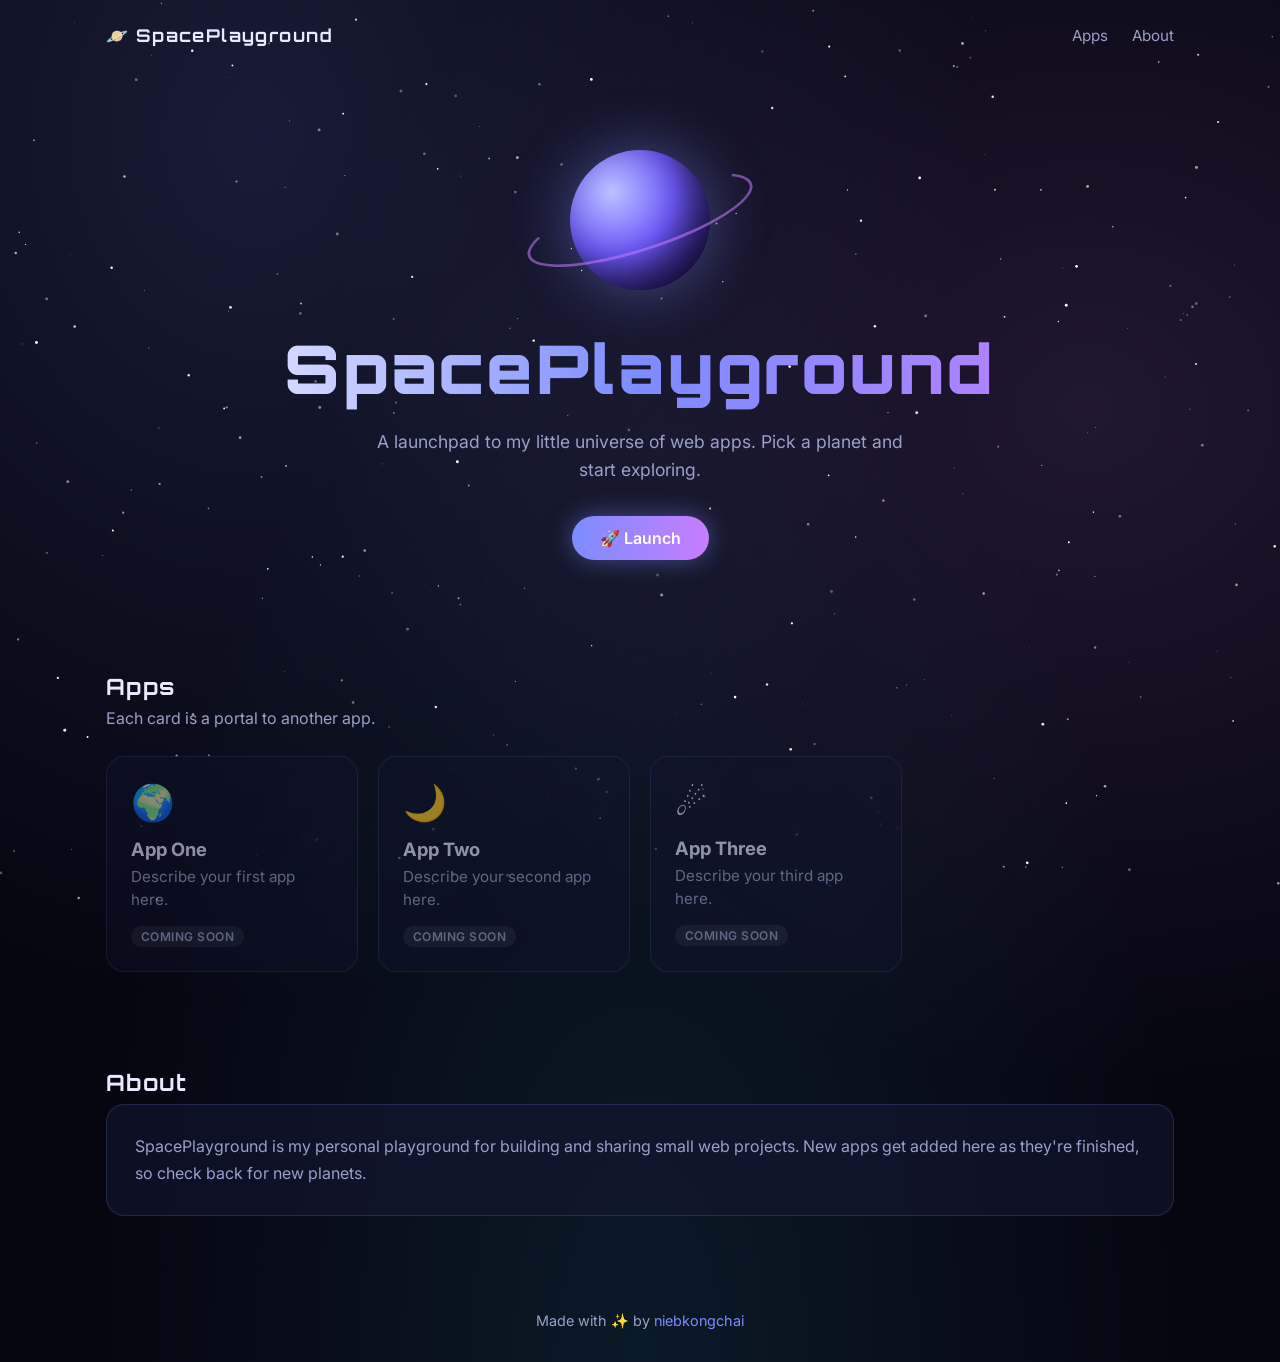
==== index.html @ 9d4275b7 "Add SpacePlayground homepage portal Co-Authored-By: Claude Opus 5.5 <noreply@anthropic.com>" ====
<!DOCTYPE html>
<html lang="en">
<head>
  <meta charset="UTF-8">
  <meta name="viewport" content="width=device-width, initial-scale=1.0">
  <title>SpacePlayground</title>
  <meta name="description" content="SpacePlayground — a launchpad to all my little web apps.">
  <link rel="icon" href="data:image/svg+xml,<svg xmlns='http://www.w3.org/2000/svg' viewBox='0 0 100 100'><text y='.9em' font-size='90'>🪐</text></svg>">
  <link rel="preconnect" href="https://fonts.googleapis.com">
  <link rel="preconnect" href="https://fonts.gstatic.com" crossorigin>
  <link href="https://fonts.googleapis.com/css2?family=Orbitron:wght@500;700;900&family=Inter:wght@400;500;600&display=swap" rel="stylesheet">
  <style>
    :root {
      --bg: #05060f;
      --text: #e8eaff;
      --muted: #9aa0c7;
      --card: rgba(20, 24, 54, 0.55);
      --card-border: rgba(140, 150, 255, 0.18);
      --accent: #7c8cff;
      --accent-2: #c77dff;
      --glow: rgba(124, 140, 255, 0.45);
    }

    * { box-sizing: border-box; margin: 0; padding: 0; }

    html { scroll-behavior: smooth; }

    body {
      font-family: "Inter", system-ui, sans-serif;
      background: var(--bg);
      color: var(--text);
      min-height: 100vh;
      overflow-x: hidden;
      background-image:
        radial-gradient(ellipse at 20% 10%, rgba(124, 140, 255, 0.16), transparent 50%),
        radial-gradient(ellipse at 85% 30%, rgba(199, 125, 255, 0.14), transparent 50%),
        radial-gradient(ellipse at 50% 100%, rgba(60, 200, 255, 0.10), transparent 60%);
    }

    #stars {
      position: fixed;
      inset: 0;
      z-index: 0;
      pointer-events: none;
    }

    .wrap {
      position: relative;
      z-index: 1;
      max-width: 1100px;
      margin: 0 auto;
      padding: 0 16px;
    }

    /* ---------- Header ---------- */
    header {
      display: flex;
      align-items: center;
      justify-content: space-between;
      padding: 24px 0;
    }

    .logo {
      font-family: "Orbitron", sans-serif;
      font-weight: 700;
      font-size: 1.1rem;
      letter-spacing: 0.08em;
      color: var(--text);
      text-decoration: none;
    }

    nav a {
      color: var(--muted);
      text-decoration: none;
      margin-left: 20px;
      font-size: 0.95rem;
      transition: color 0.2s;
    }
    nav a:hover { color: var(--text); }

    /* ---------- Hero ---------- */
    .hero {
      text-align: center;
      padding: 80px 0 64px;
    }

    .planet {
      width: 140px;
      height: 140px;
      margin: 0 auto 36px;
      border-radius: 50%;
      background: radial-gradient(circle at 30% 30%, #b9c2ff, #6f5bff 45%, #2a1a6e 80%);
      box-shadow: 0 0 60px var(--glow), inset -18px -18px 40px rgba(0, 0, 0, 0.45);
      position: relative;
      animation: float 6s ease-in-out infinite;
    }
    .planet::after {
      content: "";
      position: absolute;
      left: 50%;
      top: 50%;
      width: 230px;
      height: 56px;
      border: 3px solid rgba(199, 125, 255, 0.55);
      border-radius: 50%;
      transform: translate(-50%, -50%) rotate(-18deg);
      border-top-color: transparent;
    }

    @keyframes float {
      0%, 100% { transform: translateY(0); }
      50% { transform: translateY(-12px); }
    }

    h1 {
      font-family: "Orbitron", sans-serif;
      font-weight: 900;
      font-size: clamp(2.2rem, 7vw, 4.2rem);
      letter-spacing: 0.04em;
      background: linear-gradient(90deg, #ffffff, var(--accent) 50%, var(--accent-2));
      -webkit-background-clip: text;
      background-clip: text;
      color: transparent;
    }

    .tagline {
      margin: 18px auto 32px;
      max-width: 560px;
      color: var(--muted);
      font-size: 1.1rem;
      line-height: 1.6;
    }

    .btn {
      display: inline-block;
      padding: 12px 28px;
      border-radius: 999px;
      background: linear-gradient(90deg, var(--accent), var(--accent-2));
      color: #fff;
      font-weight: 600;
      text-decoration: none;
      box-shadow: 0 0 24px var(--glow);
      transition: transform 0.2s, box-shadow 0.2s;
    }
    .btn:hover { transform: translateY(-2px); box-shadow: 0 0 36px var(--glow); }

    /* ---------- Apps grid ---------- */
    section { padding: 48px 0; }

    .section-title {
      font-family: "Orbitron", sans-serif;
      font-size: 1.4rem;
      letter-spacing: 0.06em;
      margin-bottom: 8px;
    }
    .section-sub { color: var(--muted); margin-bottom: 28px; }

    .grid {
      display: grid;
      grid-template-columns: repeat(auto-fill, minmax(240px, 1fr));
      gap: 20px;
    }

    .card {
      display: block;
      padding: 24px;
      border-radius: 18px;
      background: var(--card);
      border: 1px solid var(--card-border);
      backdrop-filter: blur(8px);
      color: inherit;
      text-decoration: none;
      transition: transform 0.25s, border-color 0.25s, box-shadow 0.25s;
    }
    a.card:hover {
      transform: translateY(-6px);
      border-color: var(--accent);
      box-shadow: 0 10px 40px rgba(124, 140, 255, 0.25);
    }
    .card.soon { opacity: 0.6; cursor: default; }

    .card .icon { font-size: 2.2rem; margin-bottom: 14px; }
    .card h3 { font-size: 1.15rem; margin-bottom: 6px; }
    .card p { color: var(--muted); font-size: 0.95rem; line-height: 1.5; }

    .badge {
      display: inline-block;
      margin-top: 14px;
      padding: 3px 10px;
      border-radius: 999px;
      font-size: 0.75rem;
      font-weight: 600;
      letter-spacing: 0.04em;
      background: rgba(124, 140, 255, 0.15);
      color: var(--accent);
    }
    .soon .badge { background: rgba(255, 255, 255, 0.08); color: var(--muted); }

    /* ---------- About / Footer ---------- */
    .about {
      padding: 28px;
      border-radius: 18px;
      background: var(--card);
      border: 1px solid var(--card-border);
      color: var(--muted);
      line-height: 1.7;
    }

    footer {
      text-align: center;
      color: var(--muted);
      font-size: 0.9rem;
      padding: 48px 0 32px;
    }
    footer a { color: var(--accent); text-decoration: none; }

    @media (max-width: 520px) {
      nav a { margin-left: 14px; font-size: 0.9rem; }
      .hero { padding: 48px 0 40px; }
      .planet { width: 110px; height: 110px; }
      .planet::after { width: 180px; height: 44px; }
    }

    @media (prefers-reduced-motion: reduce) {
      .planet { animation: none; }
    }
  </style>
</head>
<body>
  <canvas id="stars"></canvas>

  <div class="wrap">
    <header>
      <a href="#" class="logo">🪐 SpacePlayground</a>
      <nav>
        <a href="#apps">Apps</a>
        <a href="#about">About</a>
      </nav>
    </header>

    <main>
      <section class="hero">
        <div class="planet" aria-hidden="true"></div>
        <h1>SpacePlayground</h1>
        <p class="tagline">
          A launchpad to my little universe of web apps.
          Pick a planet and start exploring.
        </p>
        <a href="#apps" class="btn">🚀 Launch</a>
      </section>

      <section id="apps">
        <h2 class="section-title">Apps</h2>
        <p class="section-sub">Each card is a portal to another app.</p>
        <div class="grid" id="app-grid"></div>
      </section>

      <section id="about">
        <h2 class="section-title">About</h2>
        <div class="about">
          SpacePlayground is my personal playground for building and sharing small web projects.
          New apps get added here as they're finished, so check back for new planets.
        </div>
      </section>
    </main>

    <footer>
      Made with ✨ by <a href="https://github.com/niebkongchai">niebkongchai</a>
    </footer>
  </div>

  <script>
    // ===== Your apps =====
    // To add an app: copy one block, change the text, and set "url" to the app's link.
    // Leave "url" empty ("") to show it as "Coming soon".
    const apps = [
      { icon: "🌍", name: "App One",   desc: "Describe your first app here.",  url: "" },
      { icon: "🌙", name: "App Two",   desc: "Describe your second app here.", url: "" },
      { icon: "☄️", name: "App Three", desc: "Describe your third app here.",  url: "" },
    ];

    const grid = document.getElementById("app-grid");
    for (const app of apps) {
      const card = document.createElement(app.url ? "a" : "div");
      card.className = "card" + (app.url ? "" : " soon");
      if (app.url) card.href = app.url;
      card.innerHTML = `
        <div class="icon">${app.icon}</div>
        <h3>${app.name}</h3>
        <p>${app.desc}</p>
        <span class="badge">${app.url ? "OPEN →" : "COMING SOON"}</span>
      `;
      grid.appendChild(card);
    }

    // ===== Starfield background =====
    const canvas = document.getElementById("stars");
    const ctx = canvas.getContext("2d");
    const reduceMotion = window.matchMedia("(prefers-reduced-motion: reduce)").matches;
    let stars = [];

    function resize() {
      canvas.width = window.innerWidth * devicePixelRatio;
      canvas.height = window.innerHeight * devicePixelRatio;
      const count = Math.floor((window.innerWidth * window.innerHeight) / 4000);
      stars = Array.from({ length: count }, () => ({
        x: Math.random() * canvas.width,
        y: Math.random() * canvas.height,
        r: (Math.random() * 1.2 + 0.3) * devicePixelRatio,
        speed: (Math.random() * 0.15 + 0.03) * devicePixelRatio,
        phase: Math.random() * Math.PI * 2,
      }));
    }

    function draw(t) {
      ctx.clearRect(0, 0, canvas.width, canvas.height);
      for (const s of stars) {
        const alpha = 0.5 + 0.5 * Math.sin(t / 900 + s.phase);
        ctx.globalAlpha = 0.3 + alpha * 0.7;
        ctx.fillStyle = "#ffffff";
        ctx.beginPath();
        ctx.arc(s.x, s.y, s.r, 0, Math.PI * 2);
        ctx.fill();
        if (!reduceMotion) {
          s.y += s.speed;
          if (s.y > canvas.height) { s.y = 0; s.x = Math.random() * canvas.width; }
        }
      }
      requestAnimationFrame(draw);
    }

    window.addEventListener("resize", resize);
    resize();
    requestAnimationFrame(draw);
  </script>
</body>
</html>
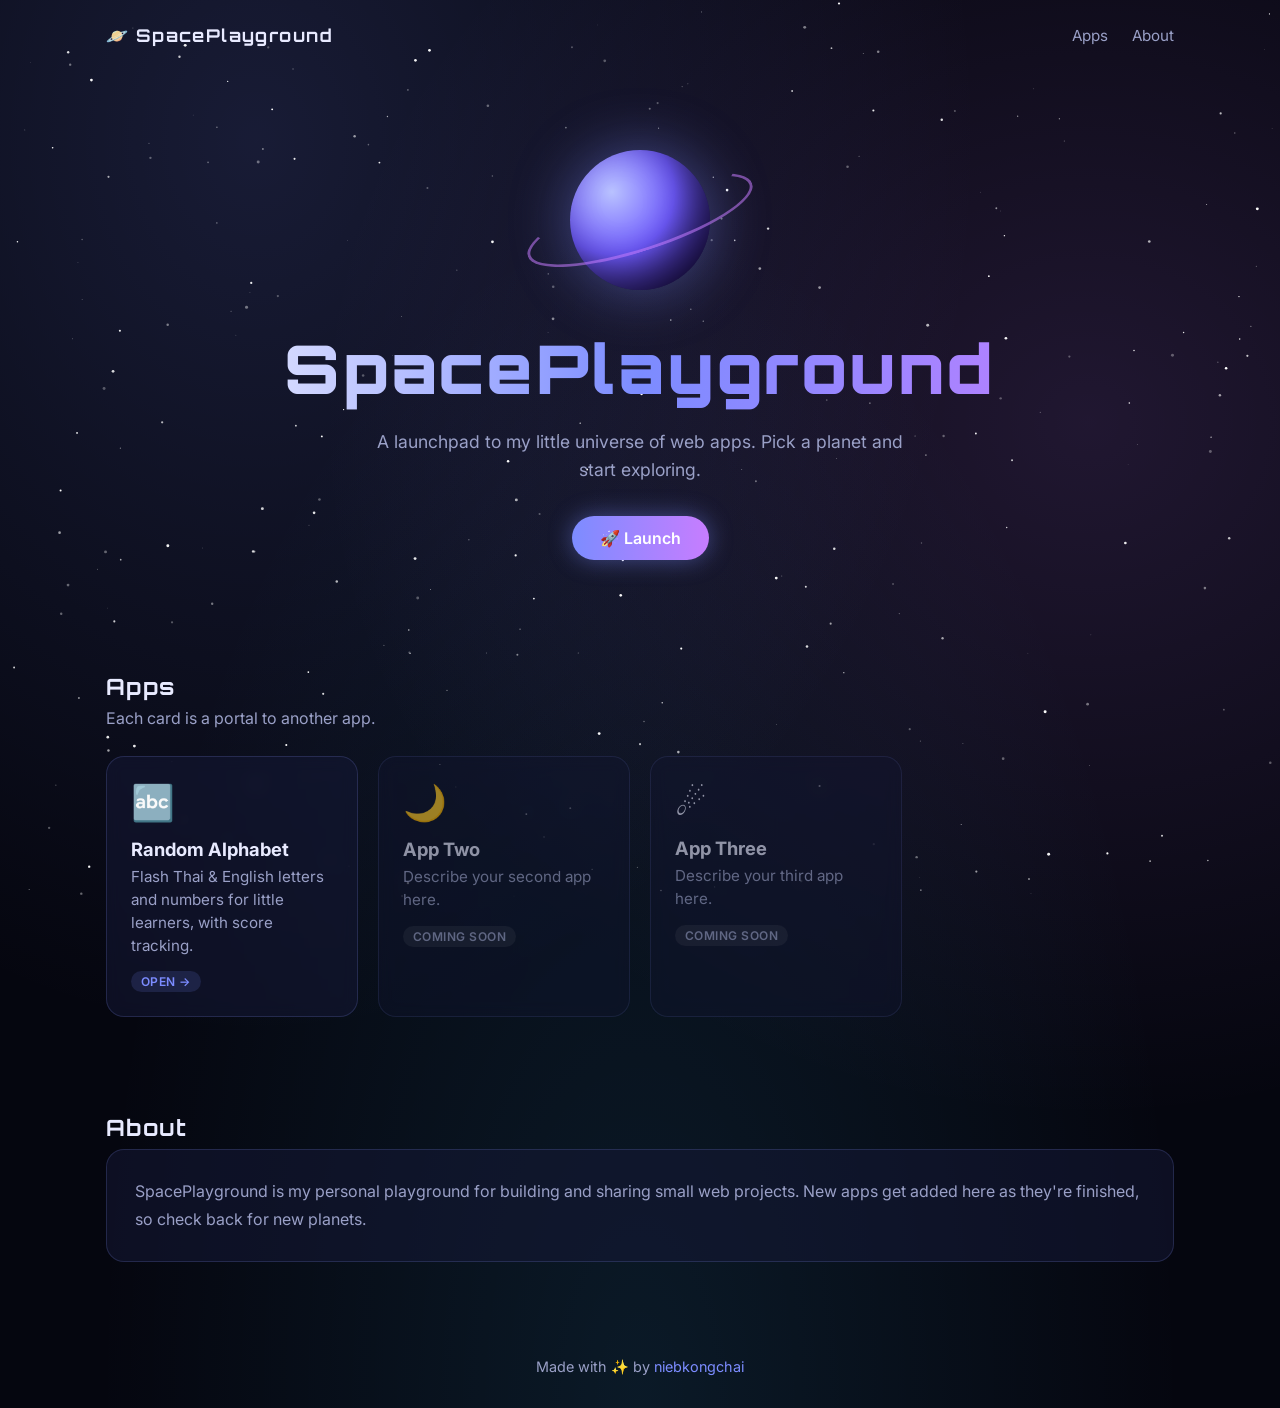
==== commit c545f178: "Add Random Alphabet app and link it from the homepage Co-Authored-By: Claude Opus 5.5 <noreply@anthr" ====
--- a/index.html
+++ b/index.html
@@ -274,7 +274,7 @@
     // To add an app: copy one block, change the text, and set "url" to the app's link.
     // Leave "url" empty ("") to show it as "Coming soon".
     const apps = [
-      { icon: "🌍", name: "App One",   desc: "Describe your first app here.",  url: "" },
+      { icon: "🔤", name: "Random Alphabet", desc: "Flash Thai & English letters and numbers for little learners, with score tracking.", url: "random-alphabet/" },
       { icon: "🌙", name: "App Two",   desc: "Describe your second app here.", url: "" },
       { icon: "☄️", name: "App Three", desc: "Describe your third app here.",  url: "" },
     ];
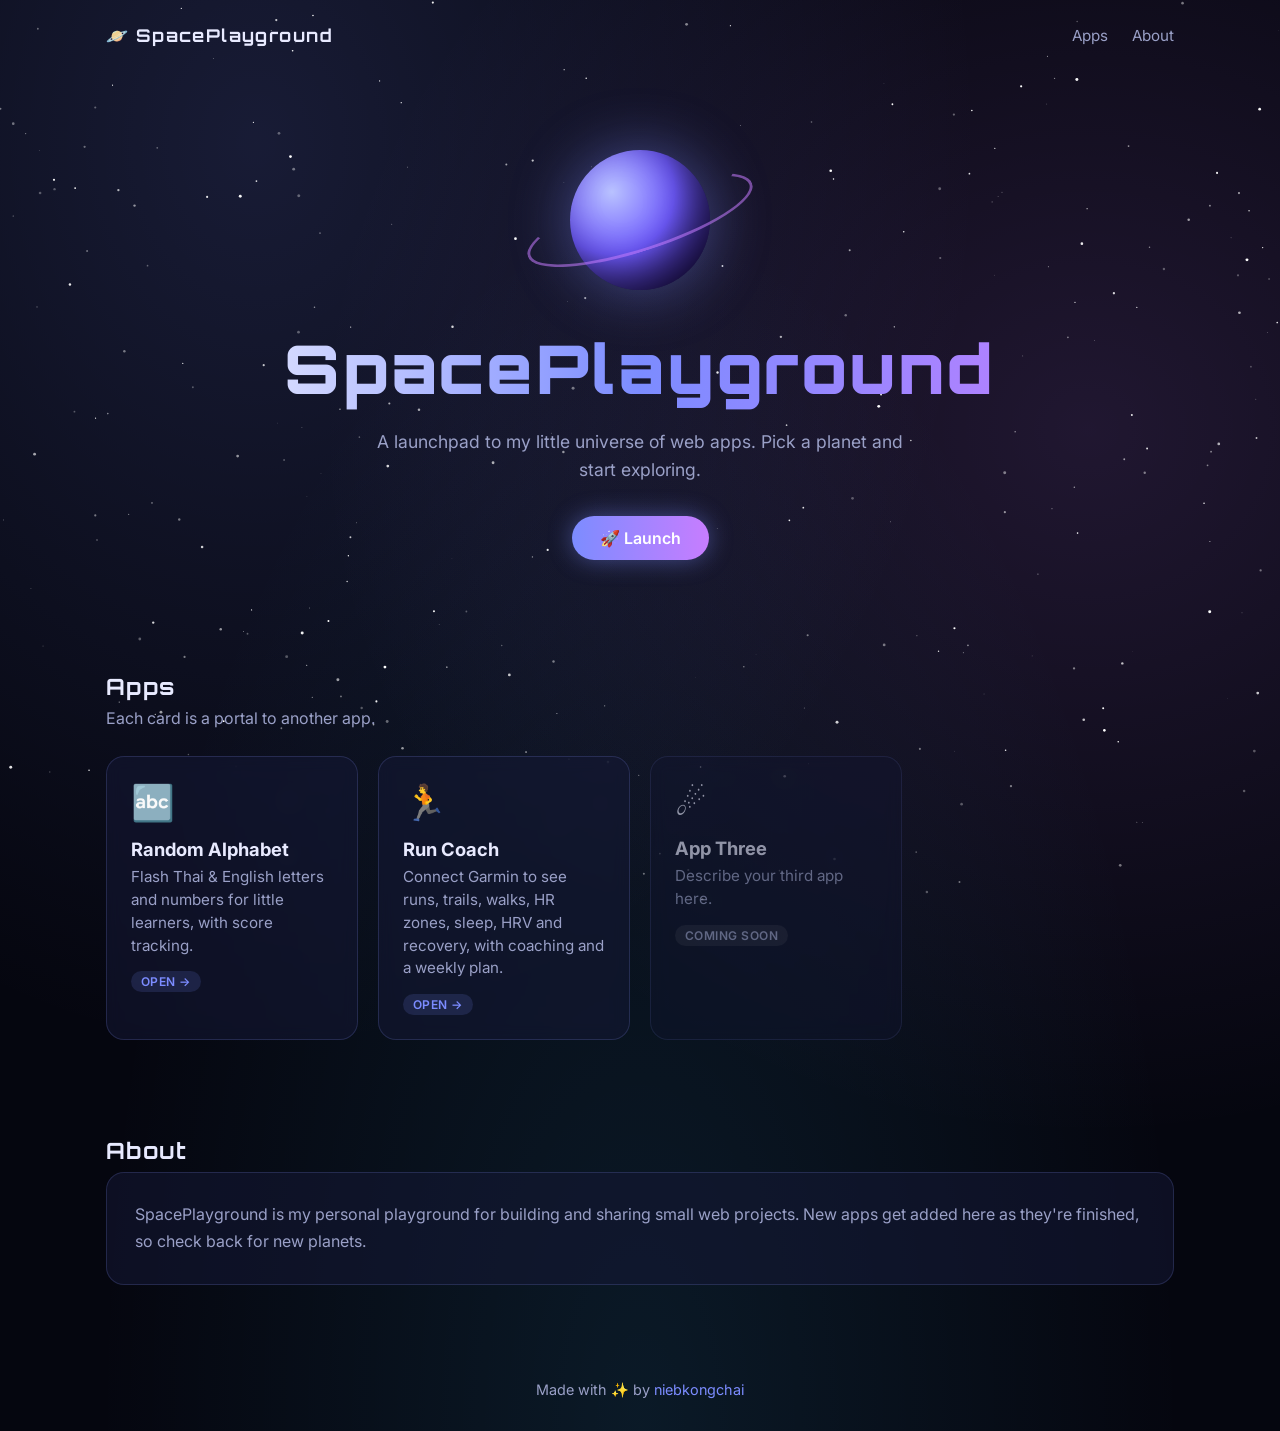
==== commit 71dbfcf3: "Add Run Coach app: Garmin running dashboard and coaching Second SpacePlayground card. Page 1 takes a" ====
--- a/index.html
+++ b/index.html
@@ -275,7 +275,7 @@
     // Leave "url" empty ("") to show it as "Coming soon".
     const apps = [
       { icon: "🔤", name: "Random Alphabet", desc: "Flash Thai & English letters and numbers for little learners, with score tracking.", url: "random-alphabet/" },
-      { icon: "🌙", name: "App Two",   desc: "Describe your second app here.", url: "" },
+      { icon: "🏃", name: "Run Coach", desc: "Connect Garmin to see runs, trails, walks, HR zones, sleep, HRV and recovery, with coaching and a weekly plan.", url: "run-coach/" },
       { icon: "☄️", name: "App Three", desc: "Describe your third app here.",  url: "" },
     ];
 
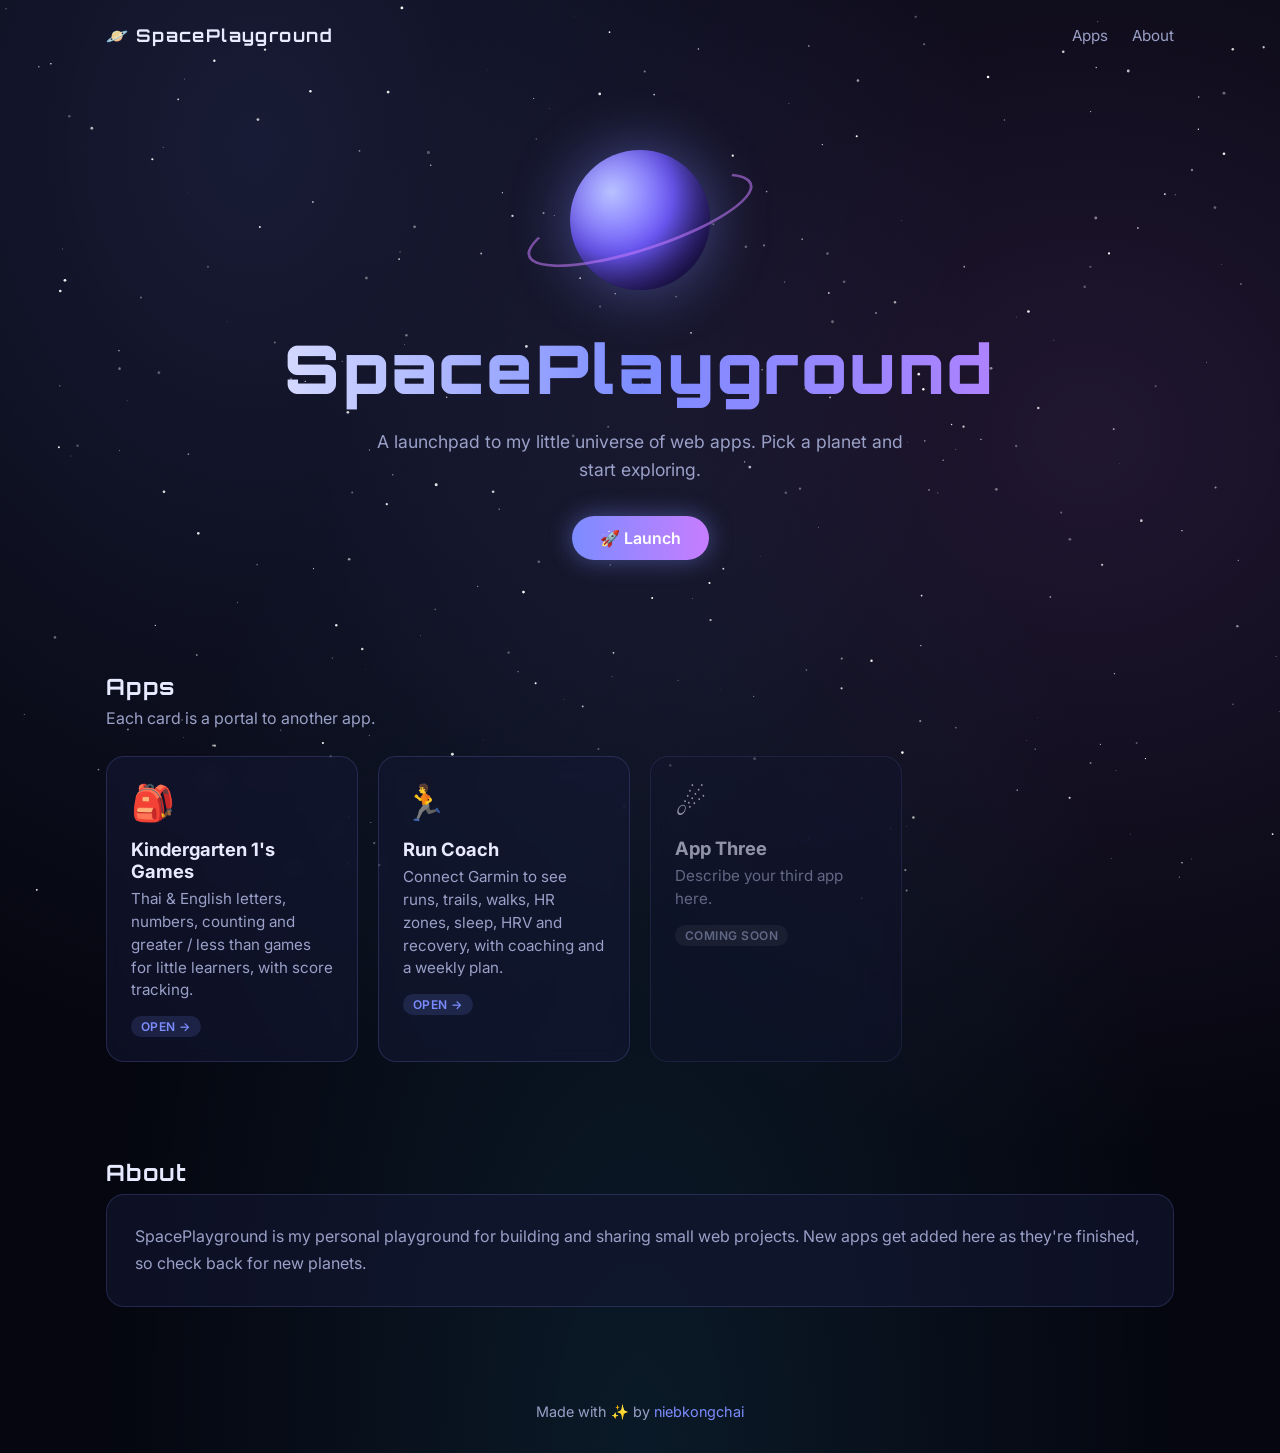
==== commit ada26690: "Kindergarten 1's Games: rename, growing Thai levels, no Thai letter voice, Greater/Less Than games C" ====
--- a/index.html
+++ b/index.html
@@ -274,7 +274,7 @@
     // To add an app: copy one block, change the text, and set "url" to the app's link.
     // Leave "url" empty ("") to show it as "Coming soon".
     const apps = [
-      { icon: "🔤", name: "Random Alphabet", desc: "Flash Thai & English letters and numbers for little learners, with score tracking.", url: "random-alphabet/" },
+      { icon: "🎒", name: "Kindergarten 1's Games", desc: "Thai & English letters, numbers, counting and greater / less than games for little learners, with score tracking.", url: "random-alphabet/" },
       { icon: "🏃", name: "Run Coach", desc: "Connect Garmin to see runs, trails, walks, HR zones, sleep, HRV and recovery, with coaching and a weekly plan.", url: "run-coach/" },
       { icon: "☄️", name: "App Three", desc: "Describe your third app here.",  url: "" },
     ];
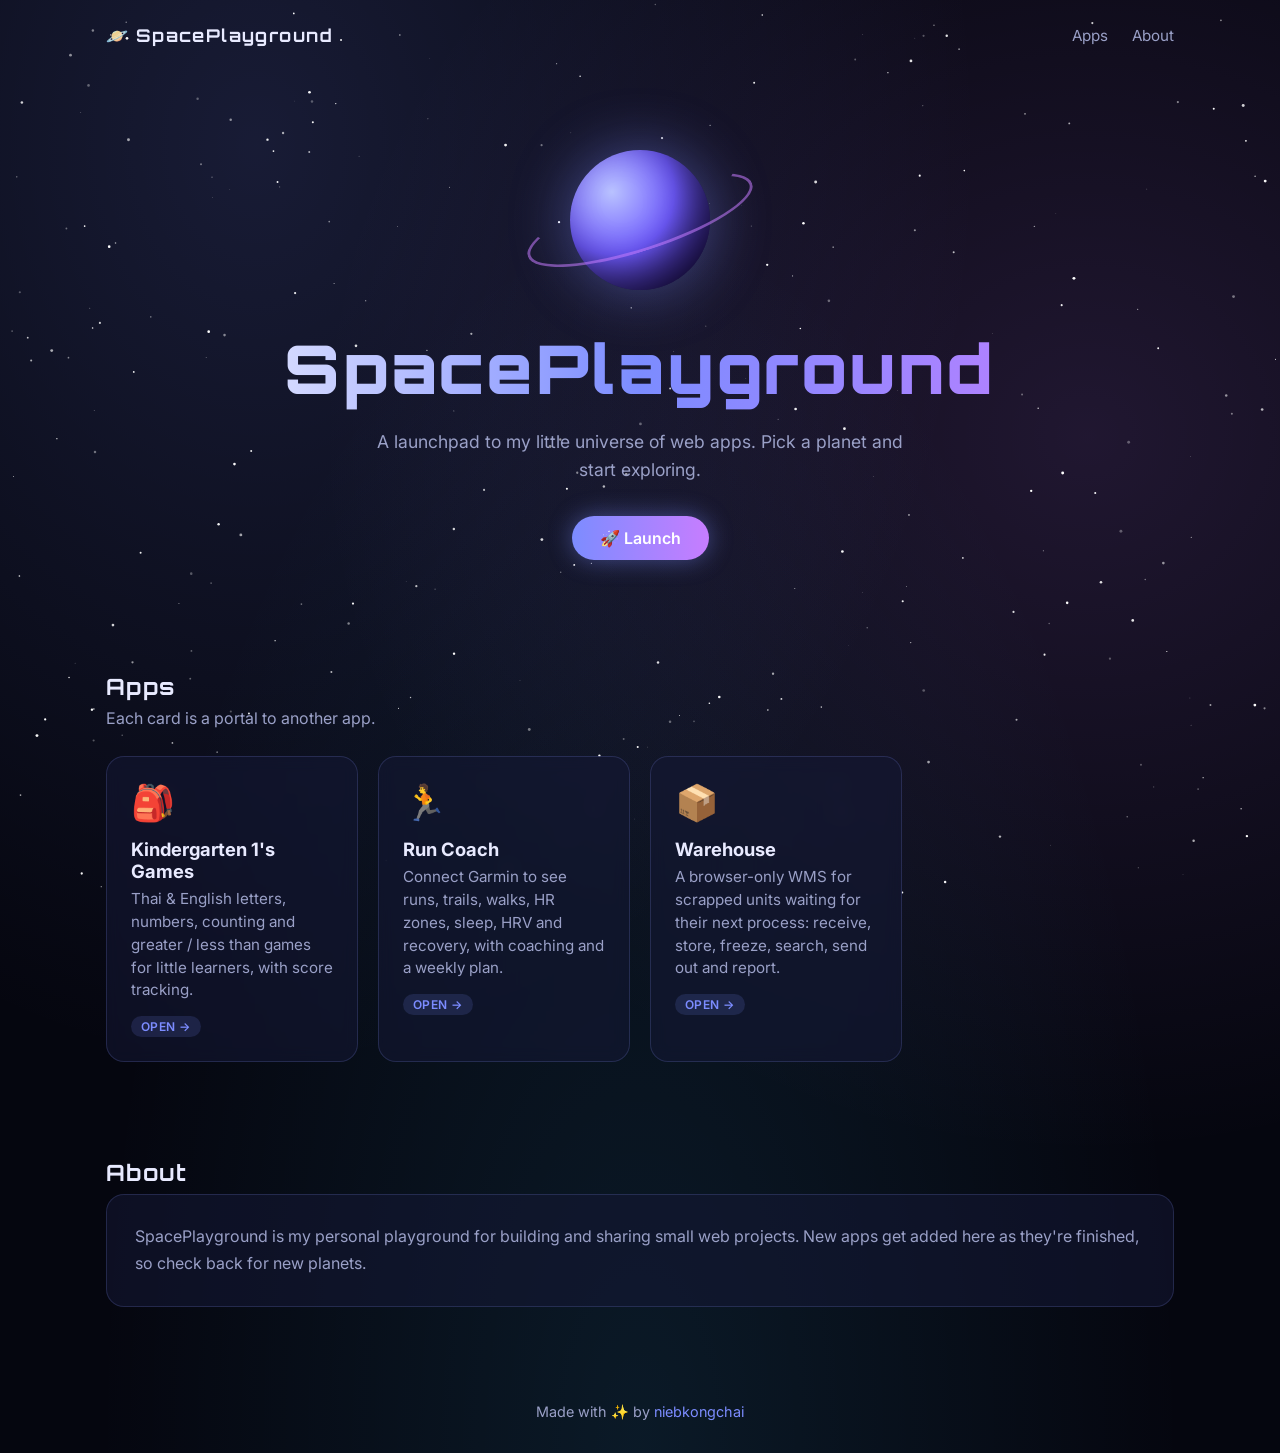
==== commit 90424d39: "Add Warehouse app: browser-only WMS for scrapped units Receive, putaway, move, allocate, pick and sh" ====
--- a/index.html
+++ b/index.html
@@ -276,7 +276,7 @@
     const apps = [
       { icon: "🎒", name: "Kindergarten 1's Games", desc: "Thai & English letters, numbers, counting and greater / less than games for little learners, with score tracking.", url: "random-alphabet/" },
       { icon: "🏃", name: "Run Coach", desc: "Connect Garmin to see runs, trails, walks, HR zones, sleep, HRV and recovery, with coaching and a weekly plan.", url: "run-coach/" },
-      { icon: "☄️", name: "App Three", desc: "Describe your third app here.",  url: "" },
+      { icon: "📦", name: "Warehouse", desc: "A browser-only WMS for scrapped units waiting for their next process: receive, store, freeze, search, send out and report.", url: "warehouse/" },
     ];
 
     const grid = document.getElementById("app-grid");
